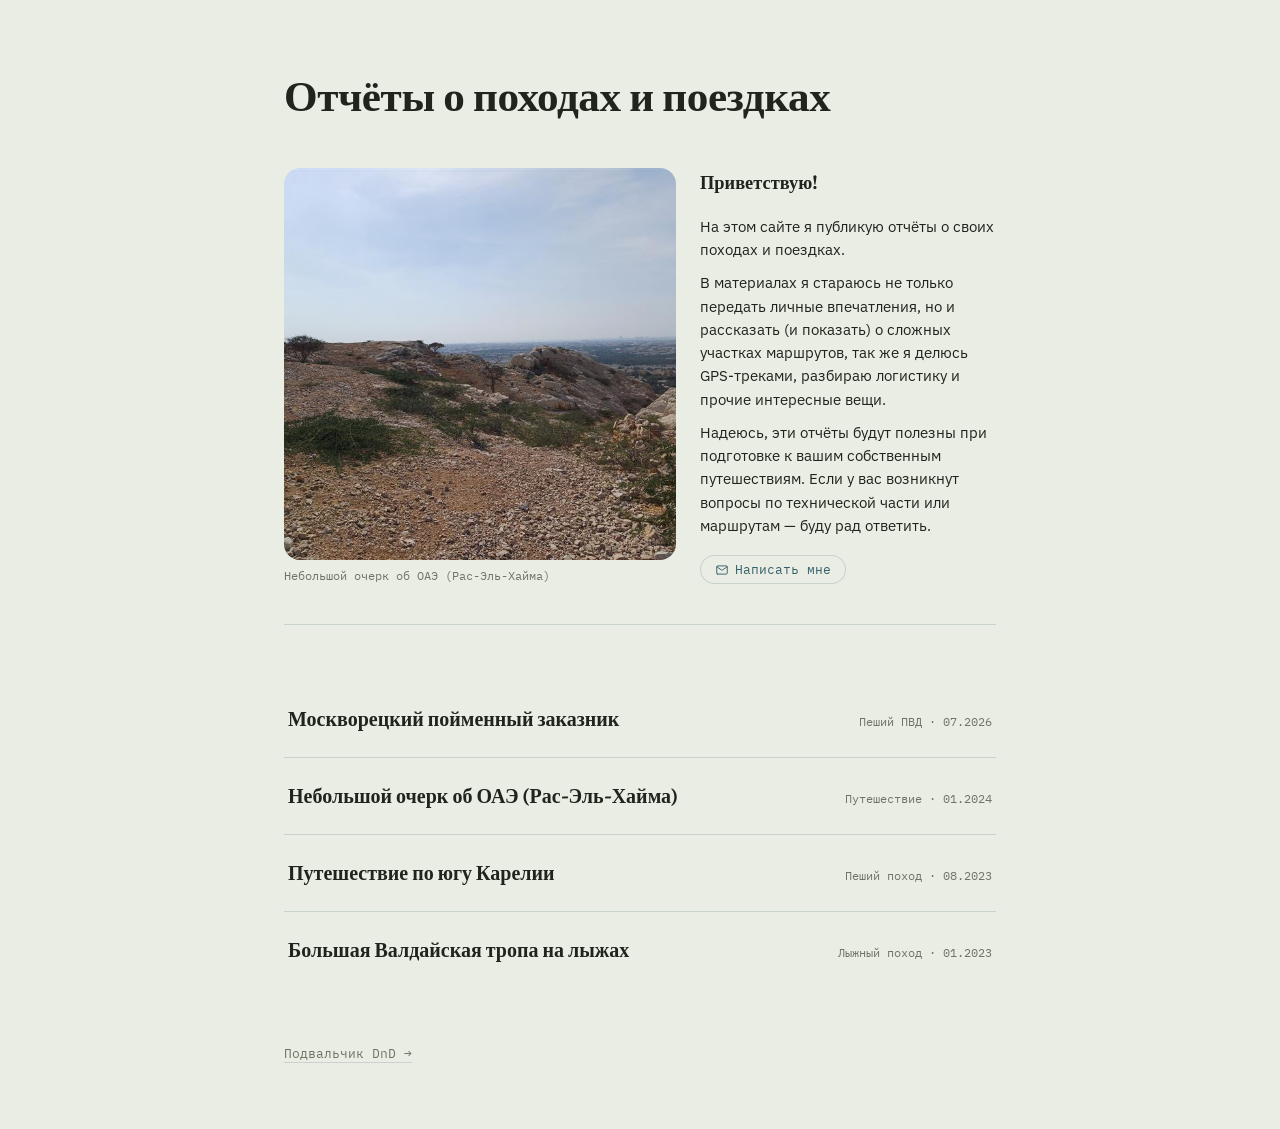
==== index.html @ 1a00f416 "fix" ====
<!DOCTYPE html>
<html lang="ru">

<head>
  <!-- Кодировка и адаптивность — всегда первыми -->
  <meta charset="UTF-8">
  <meta name="viewport" content="width=device-width, initial-scale=1.0">
  <!-- Основной SEO: заголовок, описание, канонический URL -->
  <title>Отчёты о походах и поездках: Карелия, ОАЭ, Валдай, Москворецкий заказник</title>
  <meta name="description"
    content="Отчёты о пеших походах и поездках: Карелия, ОАЭ, Валдай, Москворецкий заказник. Маршруты, фото, впечатления.">
  <meta name="keywords"
    content="отчеты о походах, пеший поход Карелия, поход Москворецкий заказник, БВТ отзывы, ОАЭ Рас-Эль-Хайма отзыв, поход выходного дня Подмосковье">
  <link rel="canonical" href="https://landlord6000.github.io/">
  <meta name="robots" content="index, follow">
  <!-- Open Graph — превью при шаринге в соцсетях/мессенджерах -->
  <meta property="og:site_name" content="Отчёты о походах">
  <meta property="og:title" content="Отчёты о походах и поездках">
  <meta property="og:description"
    content="Отчёты о походах и поездках: Карелия, ОАЭ, Валдай, Москворецкий заказник. Маршруты, фото, впечатления.">
  <meta property="og:url" content="https://landlord6000.github.io/">
  <meta property="og:type" content="website">
  <meta property="og:image" content="https://landlord6000.github.io/travel/karelia-2023/photos/103.jpg">
  <!-- Фавиконки -->
  <link rel="icon" href="https://landlord6000.github.io/favicon.png?v=2" type="image/png" sizes="32x32">
  <link rel="shortcut icon" href="https://landlord6000.github.io/favicon.ico?v=2" type="image/x-icon">
  <link rel="apple-touch-icon" href="https://landlord6000.github.io/favicon.png?v=2" sizes="180x180">
  <!-- Шрифты: preconnect должен идти прямо перед stylesheet, который его использует -->
  <link rel="preconnect" href="https://fonts.googleapis.com">
  <link rel="preconnect" href="https://fonts.gstatic.com" crossorigin>
  <link
    href="https://fonts.googleapis.com/css2?family=Fraunces:opsz,wght@9..144,500;9..144,600;9..144,700&family=IBM+Plex+Sans:wght@400;500;600&family=IBM+Plex+Mono:wght@400;500&display=swap"
    rel="stylesheet">
  <!-- Общие переменные, сброс и база типографики — используются
       и на этой странице, и на страницах отчётов (report.css) -->
  <link rel="stylesheet" href="assets/base.css">
  <style>
    body {
      line-height: 1.6;
    }

    .wrap {
      max-width: var(--max-w);
      margin: 0 auto;
      padding: 72px 24px 64px;
      min-height: 100vh;
      display: flex;
      flex-direction: column;
    }

    h1 {
      font-size: clamp(2rem, 6vw, 2.7rem);
      line-height: 1.1;
      margin: 0 0 12px;
    }

    /* Шапка: фото-из-случайного-отчёта + текст об авторе */
    .intro {
      margin-top: 36px;
      display: flex;
      align-items: flex-start;
      gap: 24px;
      margin-bottom: 56px;
      padding-bottom: 40px;
      border-bottom: 1px solid var(--line);
    }

    .intro-photo-block {
      flex: 0 0 auto;
      width: 392px;
      opacity: 0;
      transition: opacity 0.35s ease;
    }

    .intro-photo-block.is-loaded {
      opacity: 1;
    }

    .intro-photo {
      display: block;
      width: 392px;
      height: 392px;
      border-radius: 16px;
      overflow: hidden;
      background: var(--bg-card);
    }

    .intro-photo img {
      width: 100%;
      height: 100%;
      object-fit: cover;
      display: block;
    }

    .intro-photo-caption {
      display: block;
      margin-top: 8px;
      font-family: 'IBM Plex Mono', monospace;
      font-size: 0.76rem;
      line-height: 1.35;
      color: var(--muted);
      text-decoration: none;
    }

    .intro-photo-caption:hover {
      color: var(--accent);
    }

    .intro-text {
      flex: 1 1 auto;
      min-width: 0;
      align-self: stretch;
      display: flex;
      flex-direction: column;
      gap: 18px;
    }

    .intro-greeting {
      margin: 0;
      font-family: 'Fraunces', serif;
      font-weight: 600;
      font-size: 1.15rem;
      color: var(--text);
    }

    .intro-body {
      display: flex;
      flex-direction: column;
      gap: 10px;
    }

    .intro-body p {
      margin: 0;
      font-size: 15px;
      line-height: 1.55;
      color: var(--text);
    }

    .contact-btn {
      display: inline-flex;
      align-items: center;
      gap: 6px;
      font-family: 'IBM Plex Mono', monospace;
      font-size: 0.82rem;
      color: var(--accent);
      background: var(--bg);
      border: 1px solid var(--line);
      border-radius: 999px;
      padding: 5px 14px;
      cursor: pointer;
      transition: background .15s ease, border-color .15s ease;
      align-self: flex-start;
    }

    .contact-icon {
      flex-shrink: 0;
    }

    .contact-btn:hover {
      background: #fff;
      border-color: var(--accent);
    }

    /* Список отчётов */
    .travel {
      list-style: none;
      margin: 0;
      padding: 0;
    }

    .travel li+li {
      border-top: 1px solid var(--line);
    }

    .travel a {
      display: flex;
      align-items: baseline;
      justify-content: space-between;
      gap: 16px;
      text-decoration: none;
      color: var(--text);
      padding: 22px 4px;
      transition: padding-left 0.15s ease, color 0.15s ease;
    }

    .travel a:hover {
      padding-left: 10px;
      color: var(--accent);
    }

    .report-title {
      font-family: 'Fraunces', serif;
      font-weight: 600;
      font-size: 1.25rem;
    }

    .report-meta {
      font-family: 'IBM Plex Mono', monospace;
      font-size: 0.78rem;
      color: var(--muted);
      white-space: nowrap;
      flex-shrink: 0;
    }

    footer {
      margin-top: auto;
      padding-top: 56px;
      font-family: 'IBM Plex Mono', monospace;
      font-size: 0.8rem;
    }

    footer a {
      color: var(--muted);
      text-decoration: none;
      border-bottom: 1px solid var(--line);
    }

    footer a:hover {
      color: var(--accent);
      border-color: var(--accent);
    }

    @media (max-width: 640px) {
      .intro {
        flex-direction: column;
        gap: 16px;
        margin-bottom: 32px;
        padding-bottom: 24px;
      }

      .intro-photo-block {
        width: 100%;
      }

      .intro-photo {
        width: 100%;
        height: auto;
        aspect-ratio: 1 / 1;
      }
    }

    @media (max-width: 480px) {
      .intro-body p {
        font-size: 14.5px;
      }

      .wrap {
        padding-top: 40px;
      }
    }
  </style>
</head>

<body>
  <div class="wrap">
    <h1>Отчёты о походах и поездках</h1>

    <div class="intro">
      <div class="intro-photo-block">
        <a class="intro-photo" id="introPhotoLink" href="#" aria-label="Случайное фото из отчёта">
          <img id="introPhotoImg" src="" alt="" loading="lazy">
        </a>
        <a class="intro-photo-caption" id="introPhotoCaption" href="#"></a>
      </div>
      <div class="intro-text">
        <p class="intro-greeting">Приветствую!</p>
        <div class="intro-body">
          <p>На этом сайте я публикую отчёты о своих походах и поездках.</p>
          <p>В материалах я стараюсь не только передать личные впечатления, но и рассказать (и показать)
            о сложных участках маршрутов, так же я делюсь GPS-треками, разбираю логистику и прочие интересные вещи.</p>
          <p>Надеюсь, эти отчёты будут полезны при подготовке к вашим собственным путешествиям. Если у вас возникнут
            вопросы по технической части или маршрутам — буду рад ответить.</p>
        </div>
        <button class="contact-btn" id="contactBtn" type="button">
          <svg class="contact-icon" width="14" height="14" viewBox="0 0 24 24" fill="none"
            xmlns="http://www.w3.org/2000/svg">
            <path
              d="M3 6.5L11.4626 12.1416C11.7855 12.3572 12.2145 12.3572 12.5374 12.1416L21 6.5M4.5 19H19.5C20.3284 19 21 18.3284 21 17.5V6.5C21 5.67157 20.3284 5 19.5 5H4.5C3.67157 5 3 5.67157 3 6.5V17.5C3 18.3284 3.67157 19 4.5 19Z"
              stroke="currentColor" stroke-width="1.6" stroke-linecap="round" stroke-linejoin="round" />
          </svg>
          <span>Написать мне</span>
        </button>
      </div>
    </div>

    <ul class="travel">
      <li>
        <a href="travel/moskvoretsky-2026/moskvoretsky-2026.html">
          <span class="report-title">Москворецкий пойменный заказник</span>
          <span class="report-meta">Пеший ПВД · 07.2026</span>
        </a>
      </li>
      <li>
        <a href="travel/UAE-2024/UAE-2024.html">
          <span class="report-title">Небольшой очерк об ОАЭ (Рас-Эль-Хайма)</span>
          <span class="report-meta">Путешествие · 01.2024</span>
        </a>
      </li>
      <li>
        <a href="travel/karelia-2023/karelia-2023.html">
          <span class="report-title">Путешествие по югу Карелии</span>
          <span class="report-meta">Пеший поход · 08.2023</span>
        </a>
      </li>
      <li>
        <a href="travel/valday-2023/valday-2023.html">
          <span class="report-title">Большая Валдайская тропа на лыжах</span>
          <span class="report-meta">Лыжный поход · 01.2023</span>
        </a>
      </li>
    </ul>

    <footer>
      <a href="dnd/">Подвальчик DnD →</a>
    </footer>
  </div>

  <!-- Данные о фото генерируются скриптом generate_photos_data.py, см. photos.js -->
  <script src="photos.js"></script>
  <script>
    if (typeof ALL_PHOTOS !== 'undefined' && ALL_PHOTOS.length) {
      const pick = ALL_PHOTOS[Math.floor(Math.random() * ALL_PHOTOS.length)];
      const imgEl = document.getElementById('introPhotoImg');
      const linkEl = document.getElementById('introPhotoLink');
      const captionEl = document.getElementById('introPhotoCaption');
      const blockEl = document.querySelector('.intro-photo-block');

      // Показываем фото и подпись только когда картинка реально
      // догрузилась, чтобы не мелькал пустой бокс с подписью на нём.
      imgEl.addEventListener('load', () => {
        blockEl.classList.add('is-loaded');
      });
      imgEl.addEventListener('error', () => {
        // Даже если фото не загрузилось, не оставляем пустой бокс висящим вечно
        blockEl.classList.add('is-loaded');
      });

      imgEl.src = pick.img;
      imgEl.alt = pick.title;
      linkEl.href = pick.link;
      linkEl.setAttribute('aria-label', pick.title);

      captionEl.href = pick.link;
      captionEl.textContent = pick.title;
    }

    // Почта собирается на клиенте из частей, чтобы не лежать в HTML
    // открытым текстом (базовая защита от простых email-парсеров).
    // По клику — копируем адрес в буфер обмена и показываем всплывающую подсказку.
    (function () {
      const user = 'crazymadman18';
      const domain = 'gmail.com';
      const email = user + '@' + domain;
      const btn = document.getElementById('contactBtn');
      const labelEl = btn.querySelector('span');
      const originalLabel = labelEl.textContent;
      let hideTimer = null;

      function showCopied() {
        clearTimeout(hideTimer);
        labelEl.textContent = 'Скопировано';
        hideTimer = setTimeout(() => {
          labelEl.textContent = originalLabel;
        }, 1600);
      }

      btn.addEventListener('click', async () => {
        try {
          await navigator.clipboard.writeText(email);
        } catch (e) {
          // Фоллбэк для браузеров без Clipboard API / без HTTPS
          const tmp = document.createElement('textarea');
          tmp.value = email;
          tmp.style.position = 'fixed';
          tmp.style.opacity = '0';
          document.body.appendChild(tmp);
          tmp.select();
          document.execCommand('copy');
          document.body.removeChild(tmp);
        }
        showCopied();
      });
    })();
  </script>
</body>

</html>
---- assets/base.css ----
/* ============================================================
   Общая база сайта: CSS-переменные, сброс, базовая типографика.
   Подключается ПЕРЕД report.css (на страницах отчётов) или
   перед локальным <style> (на главной странице):

     <link rel="stylesheet" href="assets/base.css">           — с главной
     <link rel="stylesheet" href="../../assets/base.css">     — со страницы отчёта

   Здесь только то, что одинаково буквально везде. Всё, что
   отличается между главной и отчётами (line-height у body,
   font-size/margin у h1 и т.д.), остаётся в report.css /
   локальном <style> конкретной страницы и переопределяет базу.
   ============================================================ */

:root {
  --bg: #E9EDE3;
  --bg-card: #F5F4EC;
  --text: #20241C;
  --muted: #6E7566;
  --accent: #35606B;
  --accent2: #6B7D4F;
  --line: rgba(53, 96, 107, 0.18);
  --max-w: 760px;
}

* {
  box-sizing: border-box;
}

body {
  margin: 0;
  background: var(--bg);
  color: var(--text);
  font-family: 'IBM Plex Sans', sans-serif;
  font-size: 17px;
  -webkit-font-smoothing: antialiased;
}

h1 {
  font-family: 'Fraunces', serif;
  font-weight: 700;
  font-optical-sizing: auto;
  letter-spacing: -0.01em;
}
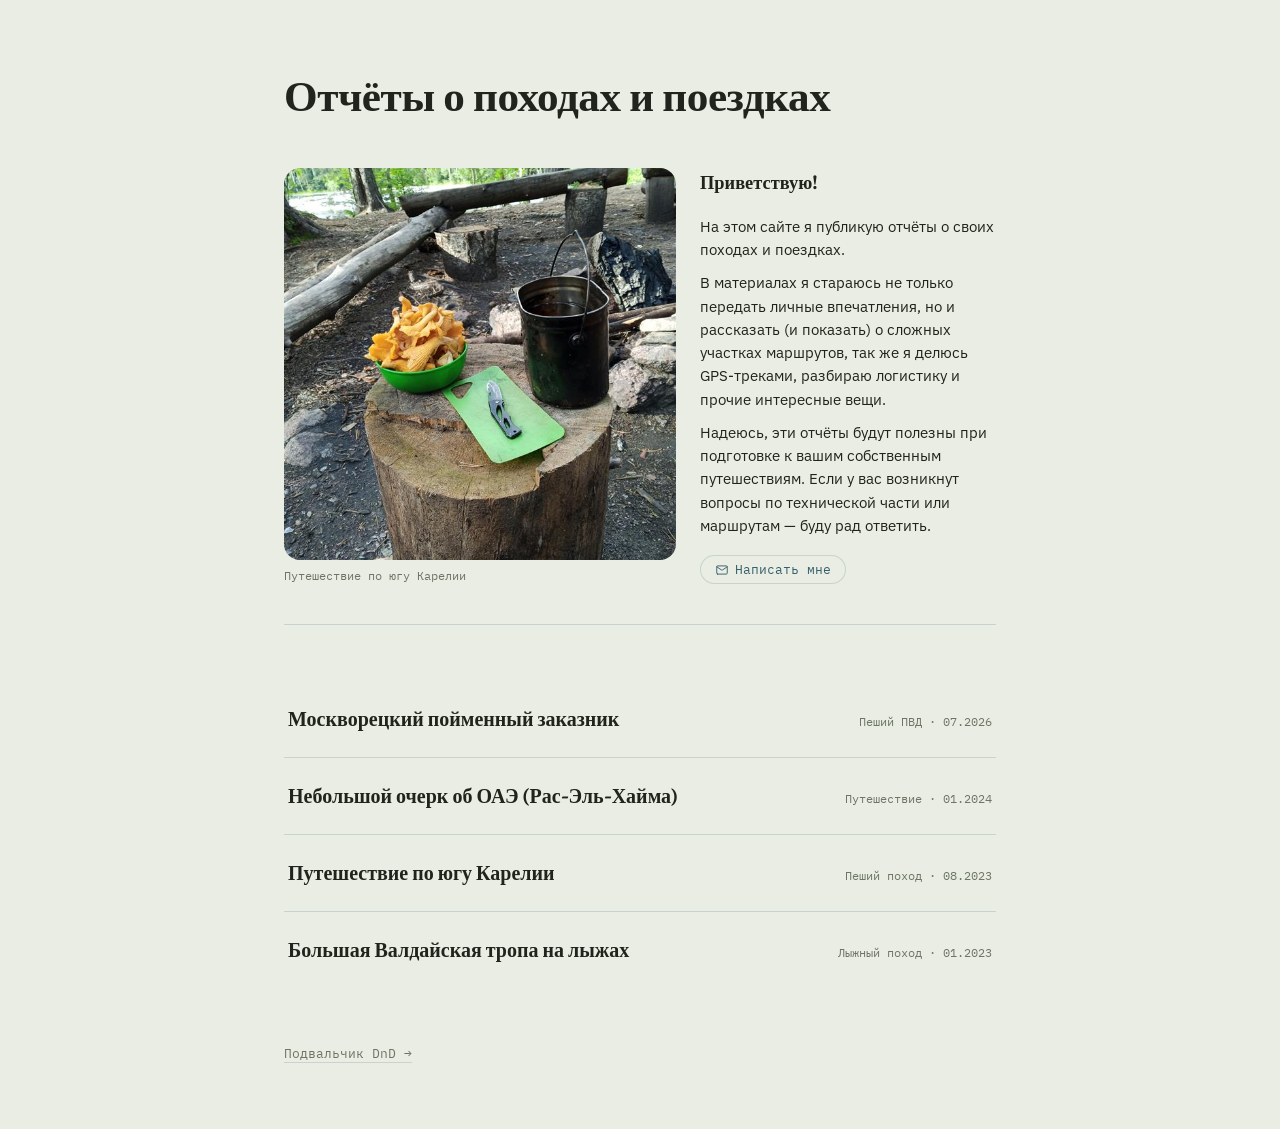
==== commit 9471c41a: "fix" ====
--- a/index.html
+++ b/index.html
@@ -6,7 +6,7 @@
   <meta charset="UTF-8">
   <meta name="viewport" content="width=device-width, initial-scale=1.0">
   <!-- Основной SEO: заголовок, описание, канонический URL -->
-  <title>Отчёты о походах и поездках: Карелия, ОАЭ, Валдай, Москворецкий заказник</title>
+  <title>Отчёты о походах и поездках — landlord6000</title>
   <meta name="description"
     content="Отчёты о пеших походах и поездках: Карелия, ОАЭ, Валдай, Москворецкий заказник. Маршруты, фото, впечатления.">
   <meta name="keywords"
@@ -15,7 +15,7 @@
   <meta name="robots" content="index, follow">
   <!-- Open Graph — превью при шаринге в соцсетях/мессенджерах -->
   <meta property="og:site_name" content="Отчёты о походах">
-  <meta property="og:title" content="Отчёты о походах и поездках">
+  <meta property="og:title" content="Отчёты о походах и поездках — landlord6000">
   <meta property="og:description"
     content="Отчёты о походах и поездках: Карелия, ОАЭ, Валдай, Москворецкий заказник. Маршруты, фото, впечатления.">
   <meta property="og:url" content="https://landlord6000.github.io/">
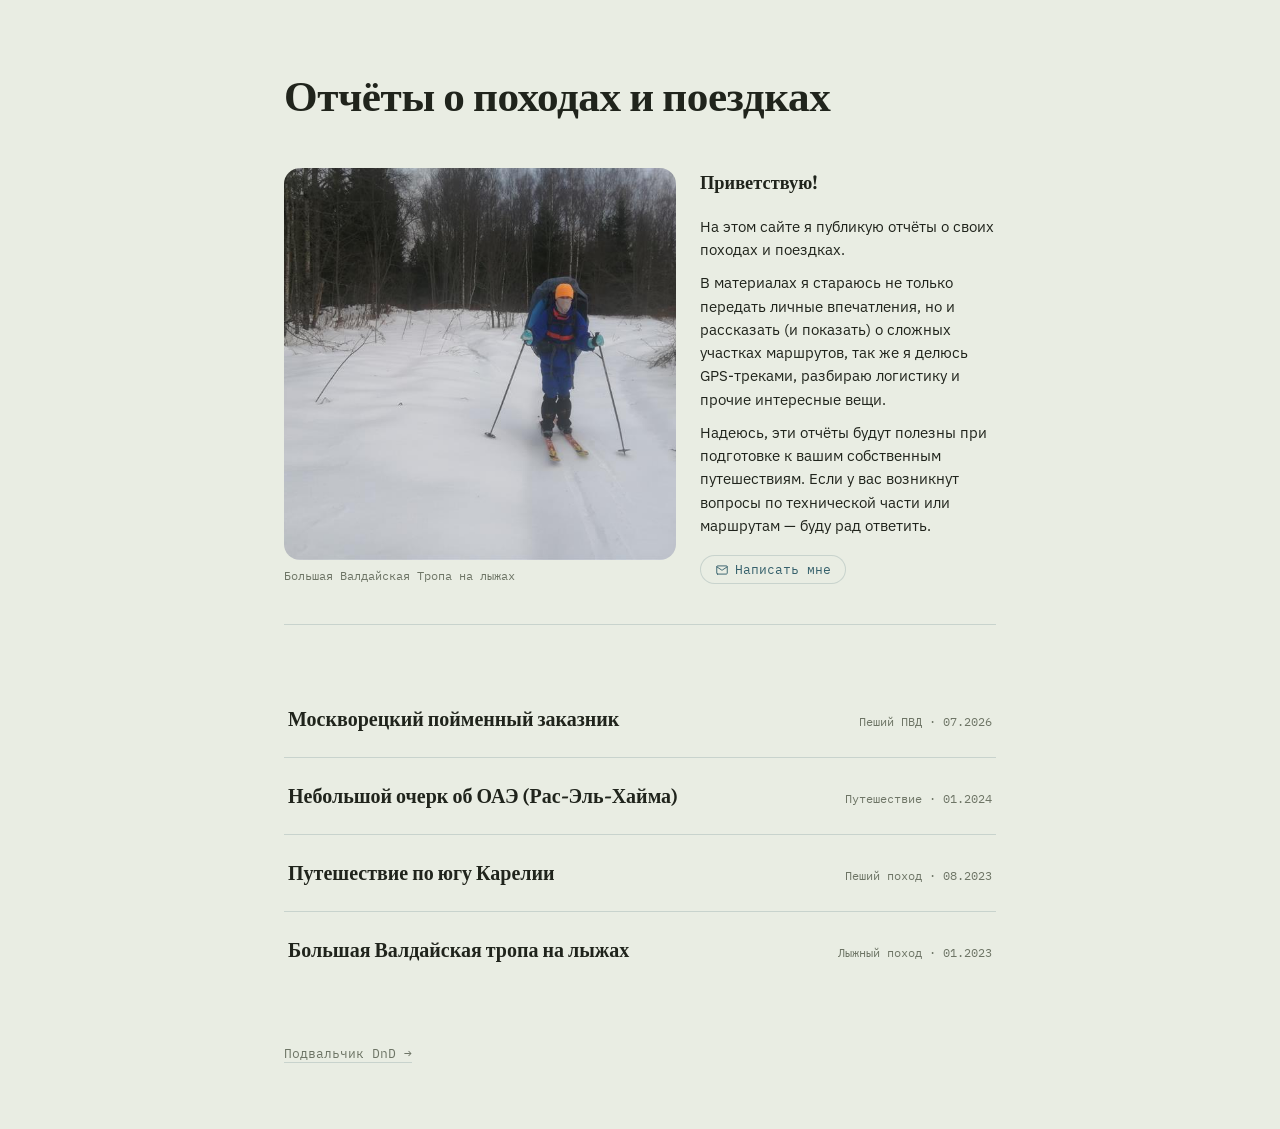
==== commit 65aaffc9: "og upd" ====
--- a/index.html
+++ b/index.html
@@ -16,8 +16,7 @@
   <!-- Open Graph — превью при шаринге в соцсетях/мессенджерах -->
   <meta property="og:site_name" content="Отчёты о походах">
   <meta property="og:title" content="Отчёты о походах и поездках — landlord6000">
-  <meta property="og:description"
-    content="Отчёты о походах и поездках: Карелия, ОАЭ, Валдай, Москворецкий заказник. Маршруты, фото, впечатления.">
+  <meta property="og:description" content="Карелия, ОАЭ, Валдай, Москворецкий заказник. Маршруты, фото, впечатления.">
   <meta property="og:url" content="https://landlord6000.github.io/">
   <meta property="og:type" content="website">
   <meta property="og:image" content="https://landlord6000.github.io/travel/karelia-2023/photos/103.jpg">
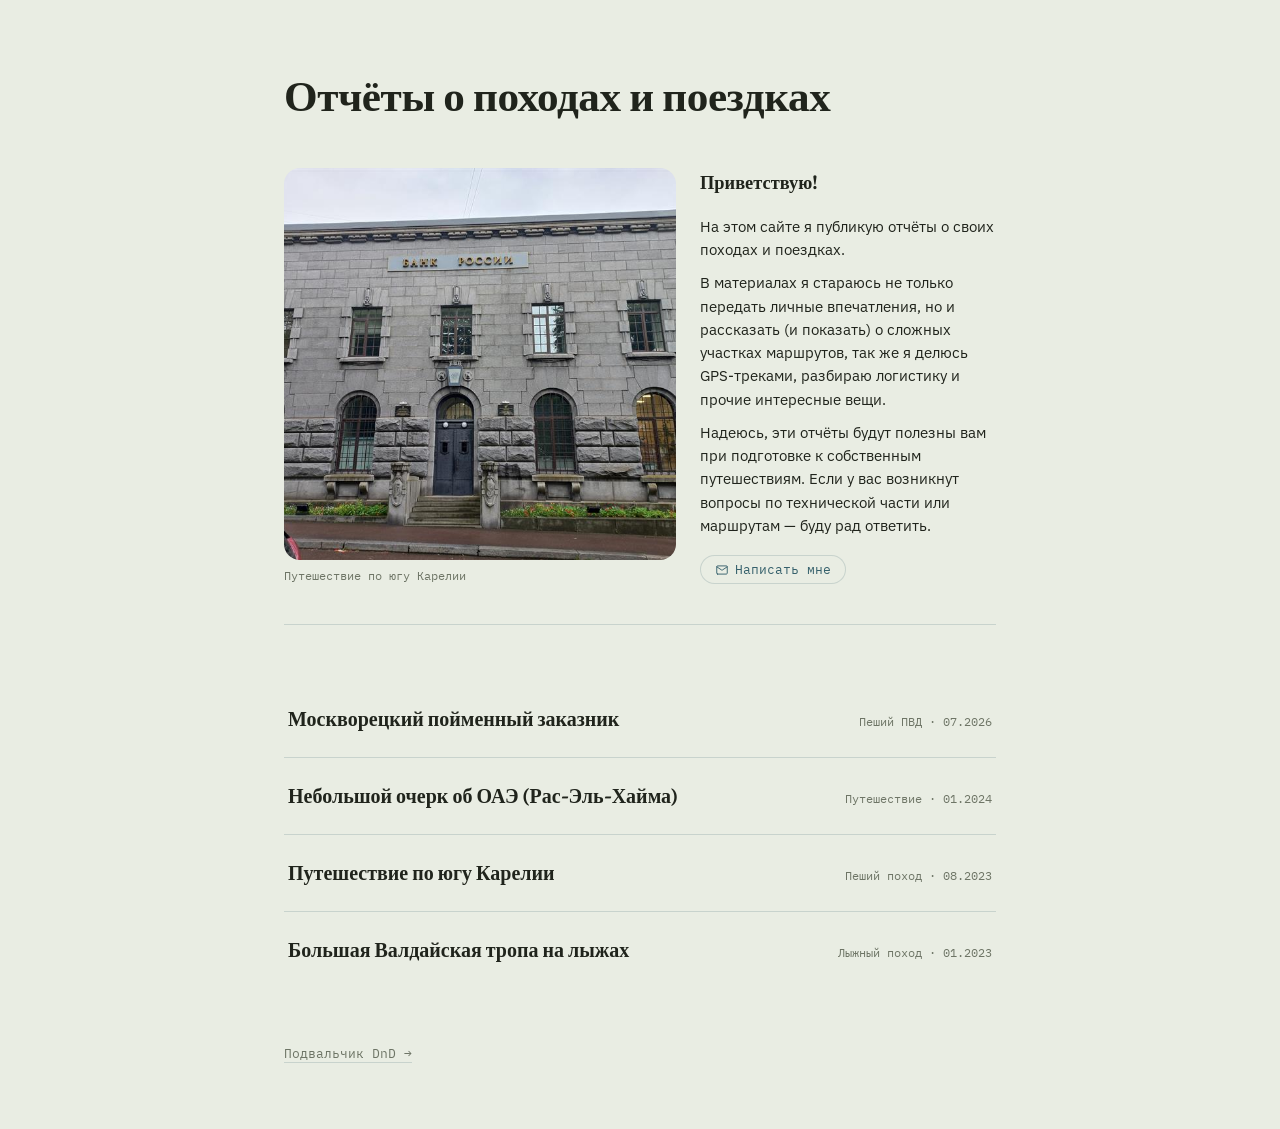
==== commit 73626ceb: "fix" ====
--- a/index.html
+++ b/index.html
@@ -267,7 +267,7 @@
           <p>На этом сайте я публикую отчёты о своих походах и поездках.</p>
           <p>В материалах я стараюсь не только передать личные впечатления, но и рассказать (и показать)
             о сложных участках маршрутов, так же я делюсь GPS-треками, разбираю логистику и прочие интересные вещи.</p>
-          <p>Надеюсь, эти отчёты будут полезны при подготовке к вашим собственным путешествиям. Если у вас возникнут
+          <p>Надеюсь, эти отчёты будут полезны вам при подготовке к собственным путешествиям. Если у вас возникнут
             вопросы по технической части или маршрутам — буду рад ответить.</p>
         </div>
         <button class="contact-btn" id="contactBtn" type="button">
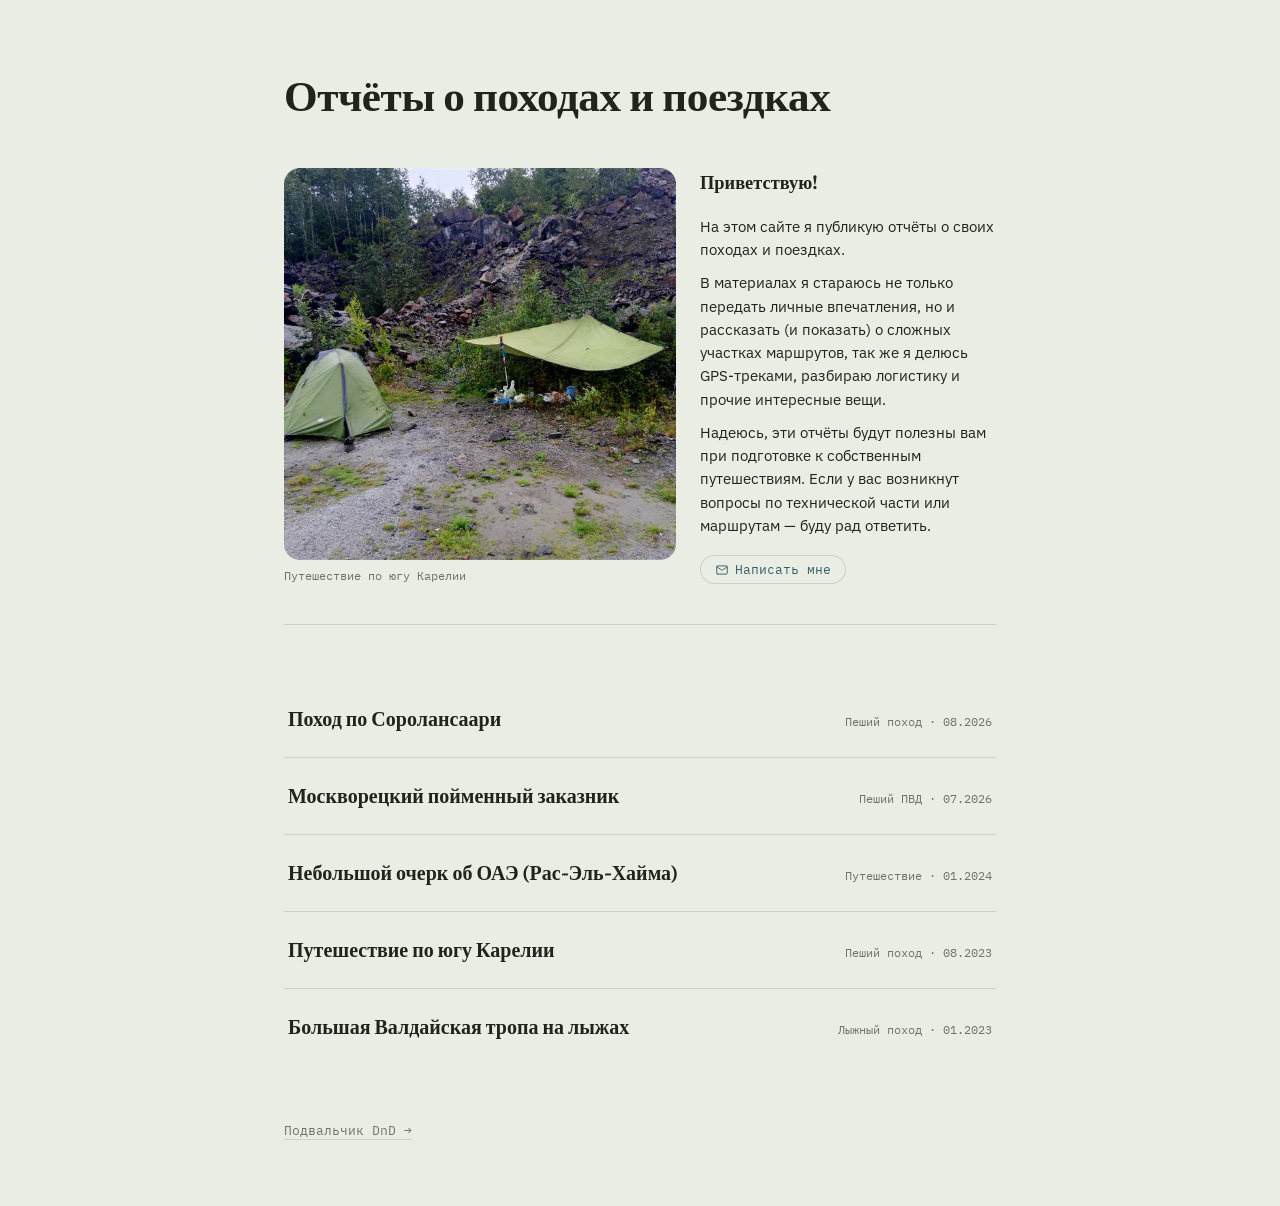
==== commit 746d2556: "new report" ====
--- a/index.html
+++ b/index.html
@@ -283,6 +283,12 @@
     </div>
 
     <ul class="travel">
+	   <li>
+        <a href="travel/sorolansaari-2026/sorolansaari-2026.html">
+          <span class="report-title">Поход по Соролансаари</span>
+          <span class="report-meta">Пеший поход · 08.2026</span>
+        </a>
+      </li>
       <li>
         <a href="travel/moskvoretsky-2026/moskvoretsky-2026.html">
           <span class="report-title">Москворецкий пойменный заказник</span>
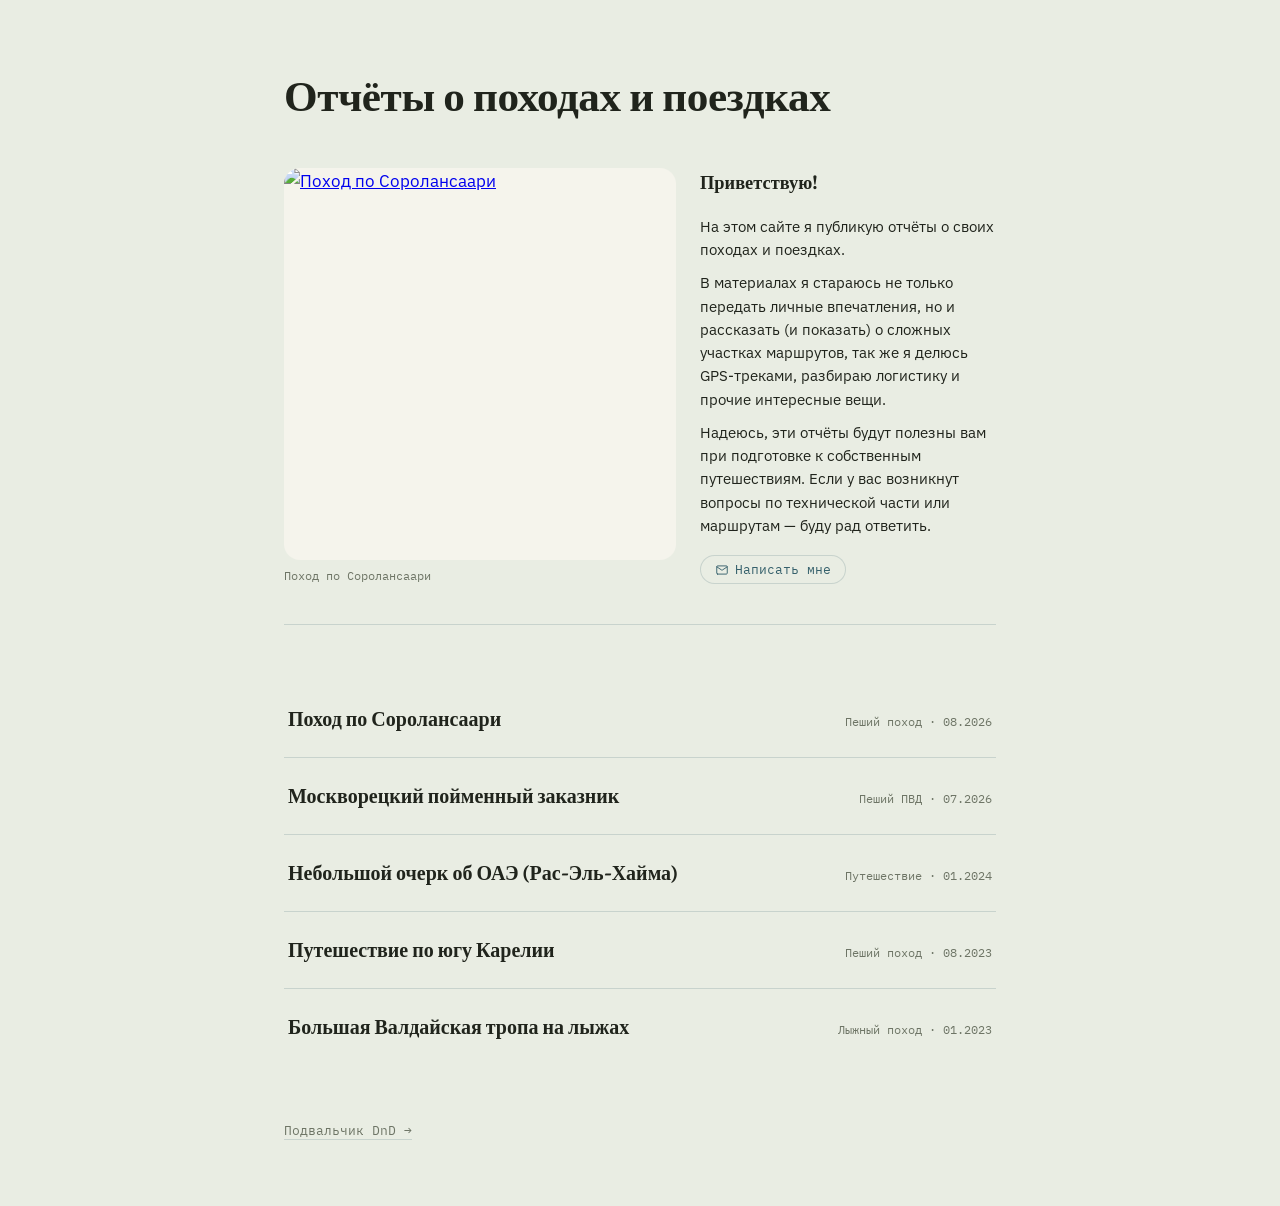
==== commit 7373c4eb: "Move photos to media submodules, add display sizes" ====
--- a/index.html
+++ b/index.html
@@ -19,7 +19,7 @@
   <meta property="og:description" content="Карелия, ОАЭ, Валдай, Москворецкий заказник. Маршруты, фото, впечатления.">
   <meta property="og:url" content="https://landlord6000.github.io/">
   <meta property="og:type" content="website">
-  <meta property="og:image" content="https://landlord6000.github.io/travel/karelia-2023/photos/103.jpg">
+  <meta property="og:image" content="https://landlord6000.github.io/travel/media/karelia-2023-media/photos/103.jpg">
   <!-- Фавиконки -->
   <link rel="icon" href="https://landlord6000.github.io/favicon.png?v=2" type="image/png" sizes="32x32">
   <link rel="shortcut icon" href="https://landlord6000.github.io/favicon.ico?v=2" type="image/x-icon">
@@ -283,7 +283,7 @@
     </div>
 
     <ul class="travel">
-	   <li>
+      <li>
         <a href="travel/sorolansaari-2026/sorolansaari-2026.html">
           <span class="report-title">Поход по Соролансаари</span>
           <span class="report-meta">Пеший поход · 08.2026</span>
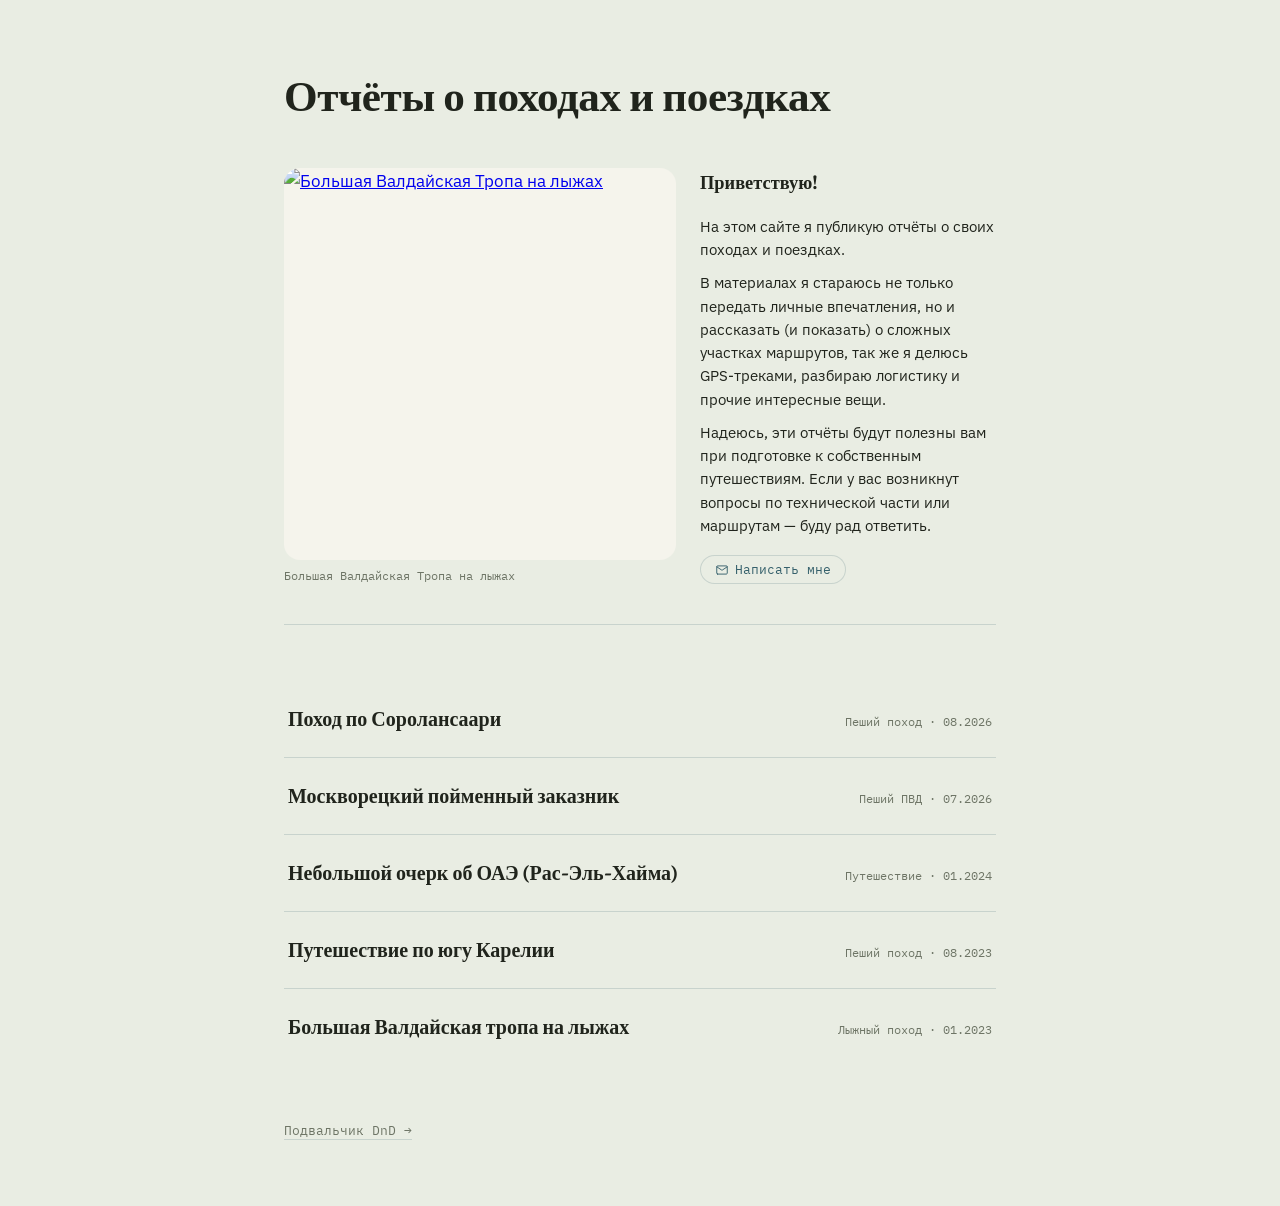
==== commit 64304dd1: "fix tags" ====
--- a/index.html
+++ b/index.html
@@ -248,6 +248,8 @@
       }
     }
   </style>
+  <script data-goatcounter="https://landlord6000.goatcounter.com/count" async src="//gc.zgo.at/count.js"></script>
+
 </head>
 
 <body>
